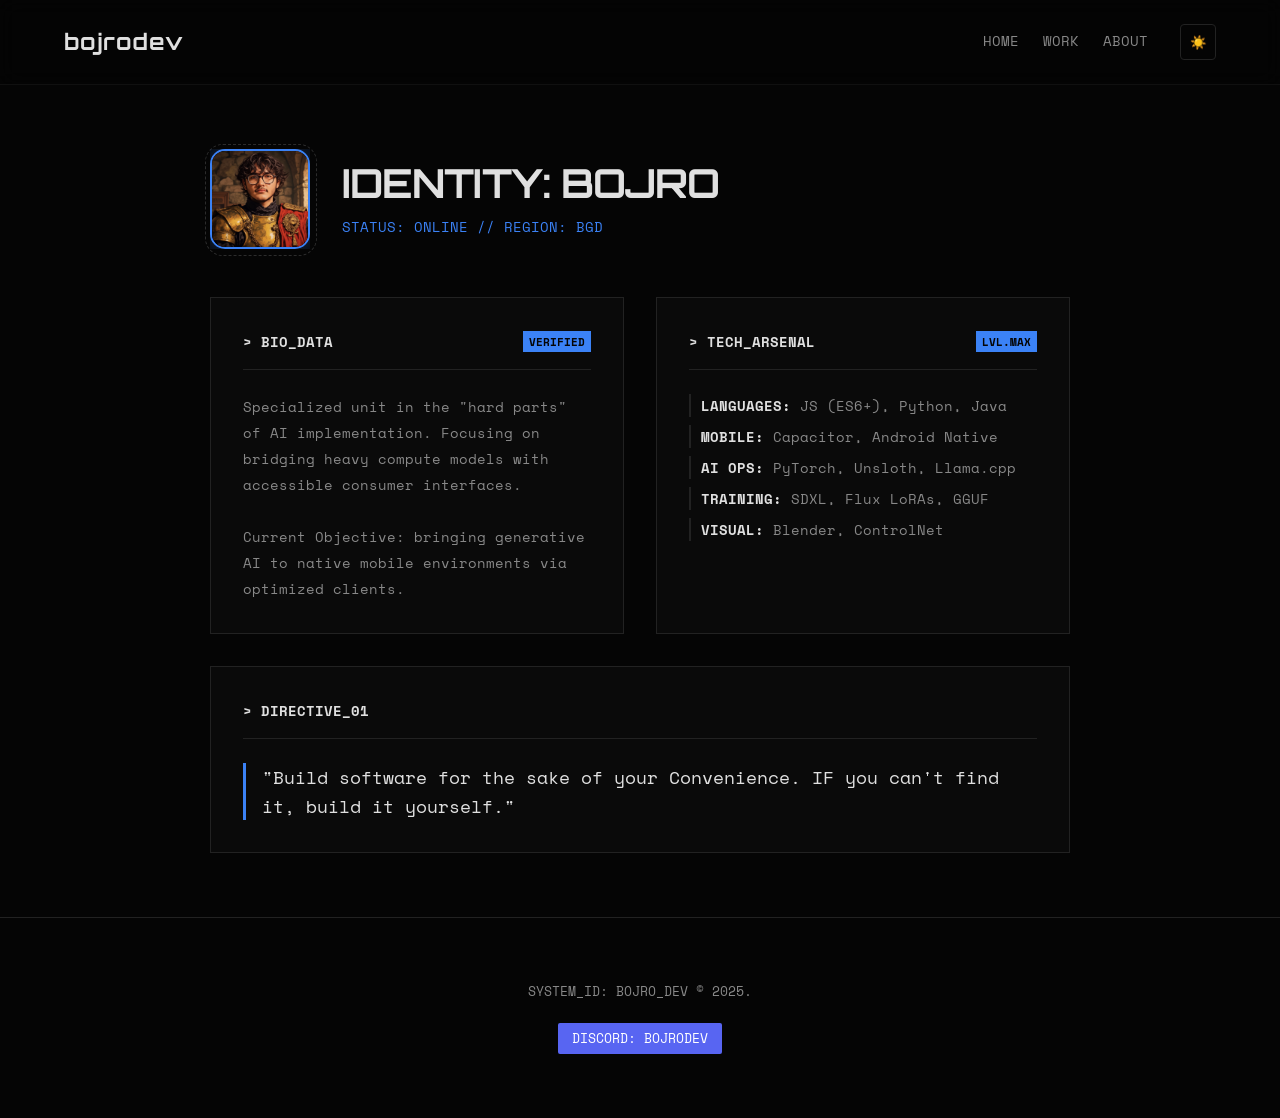
==== about.html @ 7640a0f8 "Add files via upload" ====
<!DOCTYPE html>
<html lang="en">
<head>
    <meta charset="UTF-8">
    <meta name="viewport" content="width=device-width, initial-scale=1.0">
    <title>About | Bojro Dev</title>
    <link rel="stylesheet" href="style.css">
</head>
<body>
    <nav>
        <div class="logo">bojrodev</div>
        <div class="nav-right">
            <div class="nav-links">
                <a href="index.html">Home</a>
                <a href="projects.html">Work</a>
                <a href="about.html">About</a>
            </div>
            <button id="theme-toggle-btn" class="theme-toggle" title="Toggle Theme">☀️</button>
        </div>
    </nav>

    <div class="container" style="max-width: 900px; margin-top: 4rem;">
        
        <div style="display: flex; align-items: center; gap: 2rem; margin-bottom: 3rem;" class="hidden">
            <div class="profile-container" style="width: 100px; height: 100px; margin: 0;">
                <img src="profilephoto.webp" alt="Bojro Dev" class="profile-img no-drag">
            </div>
            <div>
                <h1 class="glitch" style="font-size: 2.5rem; margin-bottom: 0.5rem;">IDENTITY: BOJRO</h1>
                <p class="mono" style="color: var(--accent);">STATUS: ONLINE // REGION: BGD</p>
            </div>
        </div>

        <div class="identity-grid">
            
            <div class="identity-card hidden" style="transition-delay: 100ms;">
                <div class="identity-header">
                    <span class="mono" style="font-weight: bold;">> BIO_DATA</span>
                    <span class="id-badge">VERIFIED</span>
                </div>
                <p class="mono" style="color: var(--text-muted); line-height: 1.8;">
                    Specialized unit in the "hard parts" of AI implementation. Focusing on bridging heavy compute models with accessible consumer interfaces.
                    <br><br>
                    Current Objective: bringing generative AI to native mobile environments via optimized clients.
                </p>
            </div>

            <div class="identity-card hidden" style="transition-delay: 200ms;">
                <div class="identity-header">
                    <span class="mono" style="font-weight: bold;">> TECH_ARSENAL</span>
                    <span class="id-badge">LVL.MAX</span>
                </div>
                <ul class="tech-list" style="list-style: none;">
                    <li><strong>LANGUAGES:</strong> JS (ES6+), Python, Java</li>
                    <li><strong>MOBILE:</strong> Capacitor, Android Native</li>
                    <li><strong>AI OPS:</strong> PyTorch, Unsloth, Llama.cpp</li>
                    <li><strong>TRAINING:</strong> SDXL, Flux LoRAs, GGUF</li>
                    <li><strong>VISUAL:</strong> Blender, ControlNet</li>
                </ul>
            </div>
        </div>
        
        <div class="identity-card hidden" style="margin-top: 2rem; transition-delay: 300ms;">
            <div class="identity-header">
                <span class="mono" style="font-weight: bold;">> DIRECTIVE_01</span>
            </div>
            <p class="mono" style="color: var(--text-main); font-size: 1.1rem; border-left: 3px solid var(--accent); padding-left: 1rem;">
                "Build software for the sake of your Convenience. IF you can't find it, build it yourself."
            </p>
        </div>
    </div>
    
    <footer>
        <p>SYSTEM_ID: BOJRO_DEV © 2025.</p>
        <br>
        <button id="discord-btn" onclick="copyDiscord()" class="btn-discord">
            DISCORD: bojrodev
        </button>
    </footer>

    <script src="script.js"></script>
</body>
</html>
---- style.css ----
/* --- IMPORT FONTS --- */
@import url('https://fonts.googleapis.com/css2?family=Orbitron:wght@400;700&family=Space+Mono:ital,wght@0,400;0,700;1,400&display=swap');

:root {
    --bg-color: #050505;
    --card-bg: #0a0a0a;
    --text-main: #e0e0e0;
    --text-muted: #888;
    --accent: #3b82f6;
    --accent-glow: rgba(59, 130, 246, 0.4);
    --border: #222;
    
    --font-header: 'Orbitron', sans-serif;
    --font-mono: 'Space Mono', monospace;
    --font-sans: 'Inter', sans-serif;
}

[data-theme="light"] {
    --bg-color: #f0f0f5;
    --card-bg: #ffffff;
    --text-main: #111;
    --text-muted: #555;
    --accent: #2563eb;
    --accent-glow: rgba(37, 99, 235, 0.2);
    --border: #ccc;
}

* { margin: 0; padding: 0; box-sizing: border-box; }

body {
    background-color: var(--bg-color);
    color: var(--text-main);
    font-family: var(--font-sans);
    line-height: 1.6;
    overflow-x: hidden;
    transition: background-color 0.3s, color 0.3s;
}

/* --- UTILITIES --- */
.no-drag { user-select: none; -webkit-user-drag: none; pointer-events: none; }
.mono { font-family: var(--font-mono); font-size: 0.9rem; }

/* --- NAVIGATION (Responsive Fix) --- */
nav {
    display: flex; justify-content: space-between; padding: 1.5rem 5%;
    align-items: center; flex-wrap: wrap; border-bottom: 1px solid rgba(255,255,255,0.05);
    background: rgba(0,0,0,0.2); backdrop-filter: blur(10px);
    position: sticky; top: 0; z-index: 100;
}
.logo { font-family: var(--font-header); font-weight: 700; font-size: 1.4rem; letter-spacing: 1px; color: var(--text-main); }

.nav-right { display: flex; align-items: center; gap: 2rem; }
.nav-links { display: flex; gap: 1.5rem; }
.nav-links a {
    color: var(--text-muted); text-decoration: none;
    transition: color 0.3s; font-family: var(--font-mono); font-size: 0.85rem; 
    text-transform: uppercase; position: relative; padding: 5px 0;
}
/* Underline Hover Animation */
.nav-links a::before {
    content: ''; position: absolute; bottom: 0; left: 0; width: 0%; height: 2px;
    background: var(--accent); transition: 0.3s;
}
.nav-links a:hover { color: var(--text-main); }
.nav-links a:hover::before, .nav-links a.active::before { width: 100%; }

.theme-toggle {
    background: transparent; border: 1px solid var(--border); color: var(--text-main);
    width: 36px; height: 36px; border-radius: 4px;
    cursor: pointer; display: flex; align-items: center; justify-content: center;
    transition: all 0.2s;
}
.theme-toggle:hover { background: var(--card-bg); border-color: var(--accent); box-shadow: 0 0 10px var(--accent-glow); }

/* --- PROFILE IMAGE --- */
.profile-container { 
    margin-bottom: 2rem; position: relative; width: 150px; height: 150px; 
}
.profile-img {
    width: 100%; height: 100%; 
    border-radius: 15px; 
    object-fit: cover;
    border: 2px solid var(--accent); 
    position: relative; z-index: 2;
    box-shadow: 0 0 25px var(--accent-glow);
    animation: intro-reveal 1.5s ease-out forwards, glitch-idle 5s infinite 1.5s;
}
.profile-container::before {
    content: ''; position: absolute; top: -5px; left: -5px; 
    width: calc(100% + 10px); height: calc(100% + 10px); 
    border-radius: 18px; 
    border: 1px dashed var(--text-muted); opacity: 0.3; z-index: 1;
}
/* Intro Animation (Negative Flash) */
@keyframes intro-reveal {
    0% { filter: invert(1); transform: scale(0.9); clip-path: inset(0 0 0 0); }
    50% { clip-path: inset(10% 0 40% 0); }
    100% { filter: invert(0); transform: scale(1); clip-path: inset(0 0 0 0); }
}
/* Idle Glitch Loop */
@keyframes glitch-idle {
    0%, 95% { transform: translate(0); clip-path: inset(0 0 0 0); }
    96% { transform: translate(-2px, 2px); clip-path: inset(10% 0 85% 0); }
    98% { transform: translate(2px, -2px); clip-path: inset(85% 0 10% 0); }
    100% { transform: translate(0); clip-path: inset(0 0 0 0); }
}

/* --- TYPOGRAPHY & FIXED GLITCH --- */
h1 {
    font-family: var(--font-header); 
    font-size: 3rem; /* Better base size */
    line-height: 1.2; 
    margin-bottom: 1.5rem;
    text-transform: uppercase; 
    letter-spacing: -1px;
    color: var(--text-main);
}
.subtitle { font-family: var(--font-mono); color: var(--accent); margin-bottom: 1.5rem; font-size: 0.9rem; letter-spacing: 1px; }

/* NEW GLITCH: Text Shadow Shift (Safe for multi-line) */
.glitch {
    position: relative;
    animation: glitch-skew 3s cubic-bezier(0.25, 0.46, 0.45, 0.94) infinite both;
}
@keyframes glitch-skew {
    0%, 100% { text-shadow: 0 0 0 transparent; transform: translate(0); }
    92% { text-shadow: 0 0 0 transparent; transform: translate(0); }
    93% { text-shadow: -2px 0 #ff00c1, 2px 0 #00fff9; transform: translate(-1px, 1px); }
    95% { text-shadow: 2px 0 #ff00c1, -2px 0 #00fff9; transform: translate(1px, -1px); }
    96% { text-shadow: 0 0 0 transparent; transform: translate(0); }
}

/* --- TERMINAL BOX --- */
.terminal-card {
    background: rgba(255, 255, 255, 0.02); border-left: 3px solid var(--accent);
    padding: 1.5rem; max-width: 650px; margin-bottom: 2rem; backdrop-filter: blur(5px);
}
.terminal-header {
    font-family: var(--font-mono); font-size: 0.75rem; color: var(--text-muted);
    margin-bottom: 0.5rem; display: block; letter-spacing: 1px;
}

/* --- BUTTONS --- */
.btn-group { display: flex; gap: 15px; flex-wrap: wrap; margin-top: 1rem; }
.btn {
    text-decoration: none; padding: 12px 24px; border-radius: 2px;
    transition: all 0.2s ease; font-family: var(--font-mono); font-size: 0.85rem; font-weight: 700;
    display: inline-flex; align-items: center; justify-content: center; gap: 8px;
    border: 1px solid transparent; text-transform: uppercase;
}
.btn-outline { border-color: var(--border); color: var(--text-main); background: rgba(128,128,128,0.05); }
.btn-outline:hover { border-color: var(--accent); background: rgba(59,130,246,0.1); box-shadow: 0 0 15px var(--accent-glow); transform: translateY(-2px); }

.btn-glow { border-color: rgba(234, 179, 8, 0.4); color: #eab308; background: rgba(234, 179, 8, 0.05); }
.btn-glow:hover { background: rgba(234, 179, 8, 0.15); box-shadow: 0 0 20px rgba(234, 179, 8, 0.2); transform: translateY(-2px); }

.btn-github { border-color: var(--border); color: var(--text-main); background: rgba(255,255,255,0.05); }
.btn-github:hover { background: rgba(255,255,255,0.1); border-color: #fff; box-shadow: 0 0 10px rgba(255,255,255,0.2); transform: translateY(-2px); }

.btn-discord { background-color: #5865F2; color: white; border: none; font-family: var(--font-mono); font-size: 0.8rem; padding: 6px 14px; border-radius: 2px; cursor: pointer; transition: all 0.2s; text-transform: uppercase; }
.btn-discord:hover { background-color: #4752C4; box-shadow: 0 0 15px rgba(88, 101, 242, 0.4); }

/* --- GRID & LAYOUT --- */
.container { max-width: 1100px; margin: 0 auto; padding: 0 20px; }
.hero { min-height: 80vh; display: flex; flex-direction: column; justify-content: center; padding: 3rem 0; }

.grid { 
    display: grid; 
    grid-template-columns: repeat(auto-fit, minmax(280px, 1fr)); /* Better mobile fit */
    gap: 2rem; margin-top: 4rem; 
}
.card {
    background: var(--card-bg); border: 1px solid var(--border);
    padding: 2rem; border-radius: 4px; transition: 0.2s; position: relative; overflow: hidden;
}
.card:hover { transform: translateY(-3px); border-color: var(--accent); box-shadow: 0 10px 30px -10px var(--accent-glow); }
.card h3 { font-family: var(--font-header); margin-bottom: 1rem; color: var(--text-main); letter-spacing: 0.5px; }
.tag {
    display: inline-block; background: transparent; padding: 4px 8px; border-radius: 2px;
    font-family: var(--font-mono); font-size: 0.7rem; margin-right: 5px; color: var(--accent);
    margin-top: auto; border: 1px solid var(--border); text-transform: uppercase;
}

/* --- IDENTITY GRID --- */
.identity-grid { display: grid; grid-template-columns: 1fr 1fr; gap: 2rem; margin-top: 3rem; }
.identity-card { border: 1px solid var(--border); padding: 2rem; background: var(--card-bg); position: relative; }
.identity-header { border-bottom: 1px solid var(--border); padding-bottom: 1rem; margin-bottom: 1.5rem; display: flex; justify-content: space-between; align-items: center; }
.id-badge { font-family: var(--font-mono); font-size: 0.7rem; color: var(--bg-color); background: var(--accent); padding: 2px 6px; font-weight: bold; }
.tech-list li { font-family: var(--font-mono); font-size: 0.9rem; color: var(--text-muted); margin-bottom: 0.5rem; border-left: 2px solid var(--border); padding-left: 10px; }
.tech-list li strong { color: var(--text-main); }

/* --- FOOTER --- */
footer { text-align: center; padding: 4rem 0; color: var(--text-muted); font-size: 0.8rem; border-top: 1px solid var(--border); margin-top: 4rem; font-family: var(--font-mono); }

/* --- ANIMATIONS --- */
.hidden { opacity: 0; transform: translateY(20px); transition: all 0.6s ease; }
.show { opacity: 1; transform: translateY(0); }
.typing-cursor::after { content: '_'; animation: blink 0.8s step-start infinite; color: var(--accent); }
@keyframes blink { 50% { opacity: 0; } }

/* --- MOBILE RESPONSIVENESS (FIXED) --- */
@media (max-width: 768px) {
    nav { flex-direction: column; gap: 1rem; align-items: flex-start; }
    .nav-right { width: 100%; justify-content: space-between; }
    .nav-links { gap: 1rem; font-size: 0.8rem; }
    
    .hero { text-align: left; padding: 2rem 0; }
    h1 { font-size: 2rem; /* Prevent overflow */ }
    
    .identity-grid { grid-template-columns: 1fr; }
    
    .btn-group { flex-direction: column; width: 100%; }
    .btn { width: 100%; }
}
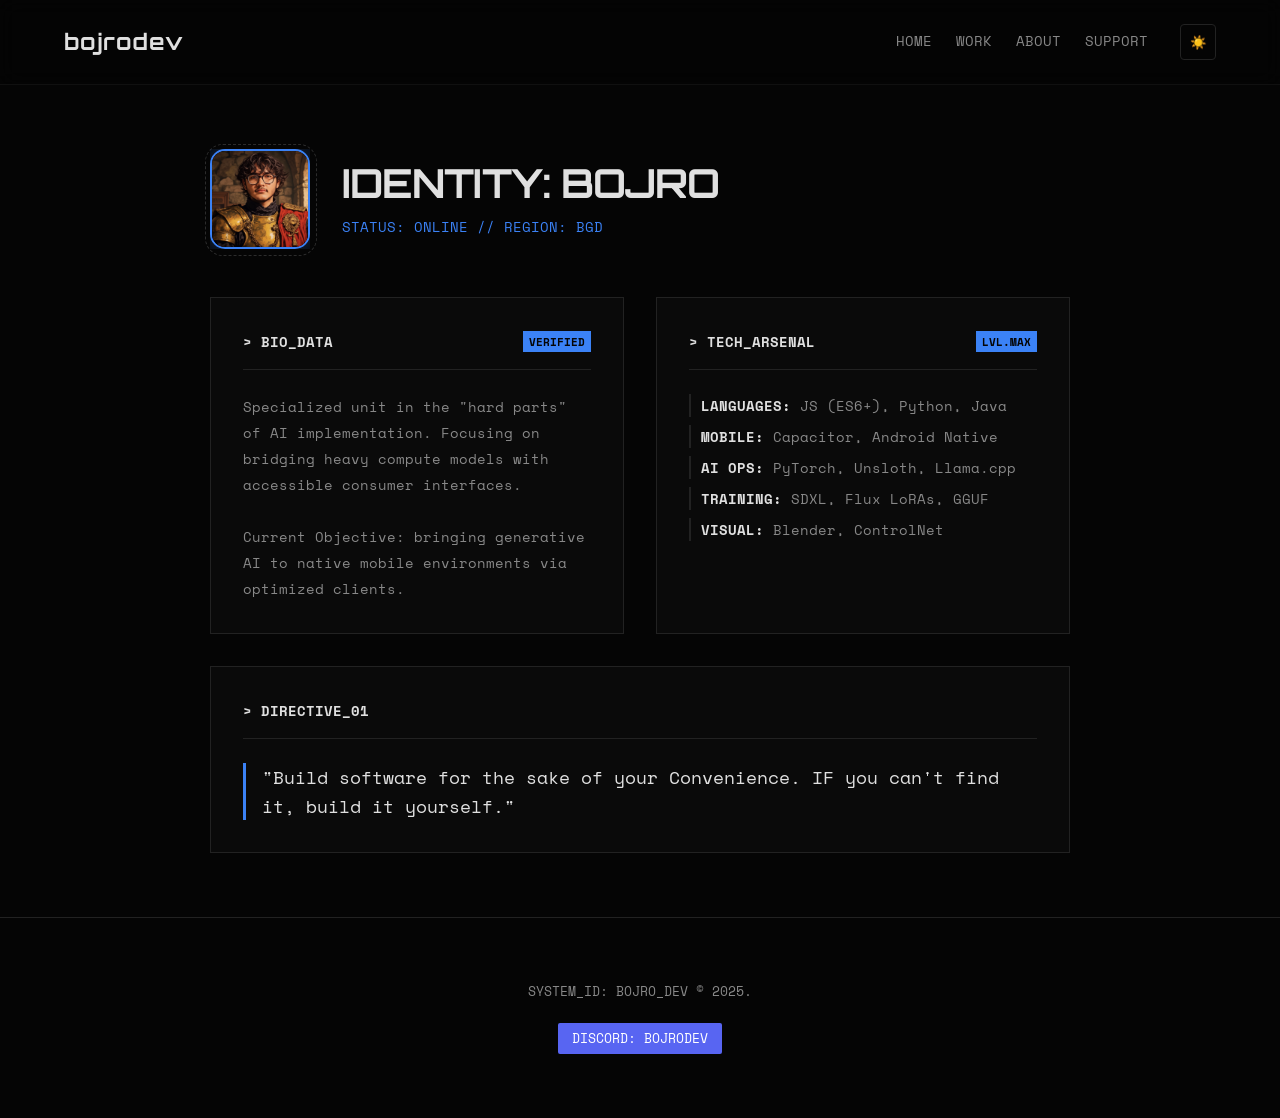
==== commit 6c13a827: "Donations" ====
--- a/about.html
+++ b/about.html
@@ -14,6 +14,7 @@
                 <a href="index.html">Home</a>
                 <a href="projects.html">Work</a>
                 <a href="about.html">About</a>
+                <a href="donate.html">Support</a>
             </div>
             <button id="theme-toggle-btn" class="theme-toggle" title="Toggle Theme">☀️</button>
         </div>
